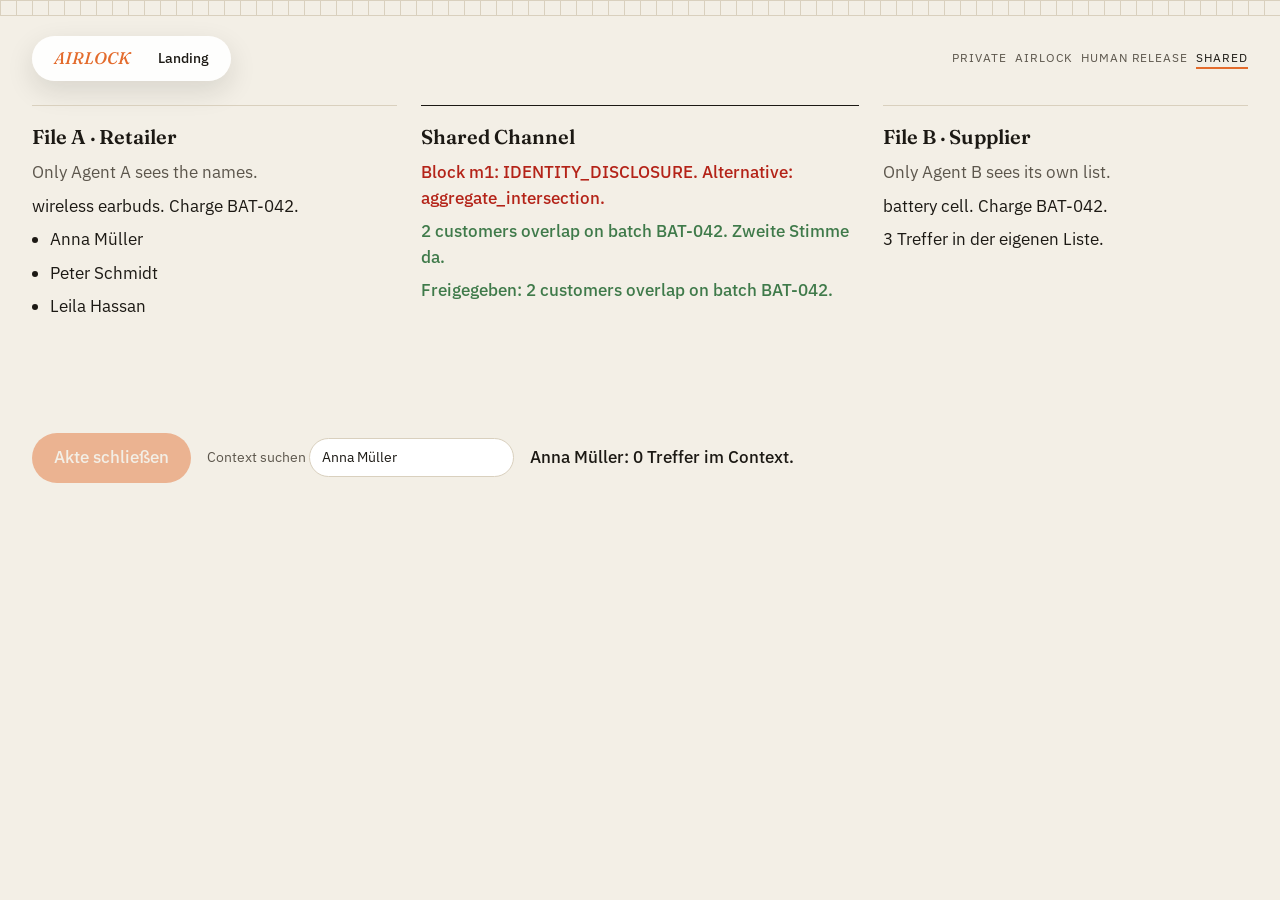
==== ui/app.html @ 42fa089b "Publish AIRLOCK so the team can clone the hackathon demo from GitHub. Co-authored-by: Cursor <cursor" ====
<!DOCTYPE html>
<html lang="de">
<head>
  <meta charset="utf-8" />
  <meta name="viewport" content="width=device-width, initial-scale=1" />
  <title>AIRLOCK · Akte</title>
  <link rel="preconnect" href="https://fonts.googleapis.com" />
  <link rel="preconnect" href="https://fonts.gstatic.com" crossorigin />
  <link href="https://fonts.googleapis.com/css2?family=Fraunces:ital,opsz,wght@0,9..144,600;0,9..144,700;1,9..144,700&family=IBM+Plex+Sans:wght@400;500&display=swap" rel="stylesheet" />
  <link rel="stylesheet" href="styles.css" />
</head>
<body class="page-app">
  <div class="karo" aria-hidden="true"></div>
  <header class="app-header">
    <nav class="site-nav-links">
      <a class="mark" href="index.html">AIRLOCK</a>
      <a href="index.html">Landing</a>
    </nav>
    <div class="status" id="status" aria-label="Stand">
      <span data-step="private">Private</span>
      <span data-step="airlock">Airlock</span>
      <span data-step="release">Human release</span>
      <span data-step="shared">Shared</span>
    </div>
  </header>
  <main class="board">
    <section class="col" id="col-a" aria-labelledby="ha"></section>
    <section class="col shared" id="col-m" aria-labelledby="hm"></section>
    <section class="col" id="col-b" aria-labelledby="hb"></section>
  </main>
  <div class="bar">
    <button class="btn" type="button" id="release">Akte schließen</button>
    <label>
      Context suchen
      <input type="search" id="q" value="Anna Müller" autocomplete="off" />
    </label>
    <span id="hits" class="hit"></span>
    <span id="msg" class="muted"></span>
  </div>
  <script src="last-run.js"></script>
  <script>
    const data = window.LAST_RUN;
    const msg = document.getElementById("msg");
    const hits = document.getElementById("hits");
    const release = document.getElementById("release");

    function setStep(name) {
      document.querySelectorAll(".status span").forEach((el) => {
        el.setAttribute("aria-current", el.dataset.step === name ? "true" : "false");
      });
    }

    function motionLine(m) {
      if (m.status === "blocked") {
        return `<p class="block">Block ${m.id}: ${m.reason}. Alternative: ${m.allowed_alternative}.</p>`;
      }
      if (m.status === "seconded") {
        return `<p class="ok">${m.claim} Zweite Stimme da.</p>`;
      }
      if (m.status === "moved") {
        return `<p>${m.claim || m.id} Wartet auf zweite Stimme.</p>`;
      }
      if (m.status === "objected") {
        return `<p class="block">${m.id} keine zweite Stimme.</p>`;
      }
      return `<p>${m.id}</p>`;
    }

    function render() {
      if (!data) {
        document.getElementById("col-m").innerHTML =
          "<h2 id='hm'>Shared Channel</h2><p class='err'>Kein Lauf geladen. Im Ordner: uv run python -m agent.demo</p>";
        msg.textContent = "Letzten Lauf laden.";
        setStep("private");
        return;
      }
      const a = data.org_a;
      const b = data.org_b;
      document.getElementById("col-a").innerHTML = `
        <h2 id="ha">${a.label}</h2>
        <p class="muted">${a.note}</p>
        <p>${a.product}. Charge ${a.batch}.</p>
        <ul>${a.private_names.map((n) => `<li>${n}</li>`).join("")}</ul>
      `;
      document.getElementById("col-b").innerHTML = `
        <h2 id="hb">${b.label}</h2>
        <p class="muted">${b.note}</p>
        <p>${b.product}. Charge ${b.batch}.</p>
        <p>${b.private_count} Treffer in der eigenen Liste.</p>
      `;
      const pub = data.public_record || [];
      const mid = [];
      mid.push("<h2 id='hm'>Shared Channel</h2>");
      if (!data.motions.length && !pub.length) {
        mid.push("<p class='empty'>Noch keine gemeinsame Akte.</p>");
      }
      data.motions.forEach((m) => mid.push(motionLine(m)));
      if (pub.length) {
        mid.push("<p class='ok'>Freigegeben: " + pub.map((p) => p.claim).join(" ") + "</p>");
      } else if (data.motions.some((m) => m.status === "seconded")) {
        mid.push("<p class='empty'>Noch keine gemeinsame Akte. Mensch muss schließen.</p>");
      }
      document.getElementById("col-m").innerHTML = mid.join("");
      if (pub.length) setStep("shared");
      else if (data.motions.some((m) => m.status === "seconded")) setStep("release");
      else if (data.motions.some((m) => m.status === "blocked")) setStep("airlock");
      else setStep("private");
      release.disabled = pub.length > 0 || !data.motions.some((m) => m.status === "seconded");
      search();
    }

    function search() {
      const q = document.getElementById("q").value.trim();
      if (!data || !q) {
        hits.textContent = "";
        return;
      }
      const n = (data.audit && data.audit[q]) != null
        ? data.audit[q]
        : JSON.stringify({
            motions: data.motions,
            public_record: data.public_record,
            standing_orders: data.standing_orders,
          }).toLowerCase().split(q.toLowerCase()).length - 1;
      hits.textContent = n === 0 ? q + ": 0 Treffer im Context." : q + ": " + n + " Treffer.";
    }

    release.addEventListener("click", () => {
      if (!data) return;
      const seconded = data.motions.find((m) => m.status === "seconded");
      if (!seconded) return;
      data.public_record = [{
        id: seconded.id,
        claim: seconded.claim,
        intersection_count: seconded.intersection_count,
        batch_id: seconded.batch_id,
      }];
      msg.textContent = "Akte geschlossen.";
      render();
    });
    document.getElementById("q").addEventListener("input", search);
    render();
  </script>
</body>
</html>
---- ui/styles.css ----
:root {
  --paper: #f3efe6;
  --ink: #1c1914;
  --muted: #5c564c;
  --line: #d9d0be;
  --accent: #e36b2c;
  --field: #3f7a4a;
  --block: #b42318;
  --sky: #efe6d6;
  --space: 8px;
  --shadow: 0 10px 28px rgba(28, 25, 20, 0.12);
}

* { box-sizing: border-box; }
html { scroll-behavior: smooth; }
html, body { margin: 0; }
body {
  min-height: 100vh;
  background: var(--paper);
  color: var(--ink);
  font-family: "IBM Plex Sans", sans-serif;
  font-size: 17px;
  line-height: 1.5;
}
img { max-width: 100%; display: block; }

a { color: var(--accent); }
a:focus-visible, button:focus-visible, input:focus-visible {
  outline: 2px solid var(--ink);
  outline-offset: 2px;
}

.mark {
  font-family: Fraunces, serif;
  font-weight: 700;
  font-style: italic;
  color: var(--accent);
  text-decoration: none;
}

.btn {
  display: inline-block;
  font: inherit;
  font-weight: 500;
  text-decoration: none;
  background: var(--accent);
  color: var(--paper);
  border: 0;
  border-radius: 999px;
  padding: 12px 22px;
  cursor: pointer;
  width: fit-content;
}
.btn-light {
  background: #fff;
  color: var(--ink);
  box-shadow: var(--shadow);
}
.btn[disabled] { opacity: 0.45; cursor: not-allowed; }

/* Landing hero: Haven */
.hero {
  position: relative;
  min-height: 100vh;
  min-height: 100dvh;
  display: flex;
  flex-direction: column;
  align-items: center;
  color: var(--ink);
  background:
    linear-gradient(180deg, rgba(239, 230, 214, 0.18) 0%, rgba(239, 230, 214, 0) 28%),
    url("img/meadow.jpg") center 42% / cover no-repeat;
}
.site-nav {
  position: absolute;
  top: 24px;
  left: 16px;
  right: 16px;
  display: flex;
  justify-content: center;
  z-index: 2;
}
.site-nav-links {
  display: flex;
  align-items: center;
  gap: 28px;
  padding: 10px 22px;
  background: rgba(255, 255, 255, 0.94);
  border-radius: 999px;
  box-shadow: var(--shadow);
}
.site-nav-links a {
  text-decoration: none;
  color: var(--ink);
  font-size: 14px;
  font-weight: 500;
}
.site-nav-links .mark { color: var(--accent); font-size: 1.05rem; }
.hero-copy {
  flex: 1;
  display: flex;
  flex-direction: column;
  justify-content: flex-start;
  align-items: center;
  text-align: center;
  gap: 16px;
  padding: 22vh 24px 80px;
  max-width: 52rem;
}
.hero-copy h1 {
  font-family: Fraunces, serif;
  font-weight: 700;
  font-size: clamp(3.4rem, 11vw, 7.2rem);
  line-height: 0.9;
  letter-spacing: -0.04em;
  margin: 0;
}
.hero-copy p {
  margin: 0;
  max-width: 36rem;
  font-size: 1.15rem;
  color: var(--ink);
}
.scroll {
  position: absolute;
  bottom: 24px;
  left: 50%;
  transform: translateX(-50%);
  color: var(--ink);
  text-decoration: none;
  font-size: 12px;
  letter-spacing: 0.12em;
  text-transform: uppercase;
  background: rgba(255, 255, 255, 0.7);
  border-radius: 999px;
  padding: 8px 14px;
}

.intro {
  padding: 80px 32px;
  max-width: 38rem;
  margin: 0 auto;
  text-align: center;
}
.intro p { margin: 0 0 16px; font-size: 1.2rem; }

.chamber {
  display: grid;
  grid-template-columns: 1fr 1.1fr 1fr;
  gap: 0;
  margin: 0 32px 80px;
  border: 1px solid var(--line);
  background: #fff;
}
.chamber > div {
  padding: 48px 32px;
  min-height: 280px;
}
.chamber .side { background: var(--paper); }
.chamber .void {
  background: #faf7f0;
  border-left: 1px solid var(--line);
  border-right: 1px solid var(--line);
  display: flex;
  flex-direction: column;
  justify-content: center;
  color: var(--muted);
}
.chamber h2 {
  font-family: Fraunces, serif;
  font-size: 1.15rem;
  font-weight: 600;
  margin: 0 0 8px;
}
.chamber p { margin: 0; }
.states {
  margin: 16px 0 0;
  font-family: Fraunces, serif;
  font-size: 1.05rem;
}

.proof {
  display: grid;
  grid-template-columns: auto 1fr;
  gap: 48px;
  align-items: center;
  padding: 0 32px 96px;
  max-width: 56rem;
  margin: 0 auto;
}
.zero {
  font-family: Fraunces, serif;
  font-size: clamp(5rem, 16vw, 10rem);
  font-weight: 700;
  line-height: 0.8;
  margin: 0;
  letter-spacing: -0.06em;
  color: var(--ink);
}
.proof h2 {
  font-family: Fraunces, serif;
  font-size: 2rem;
  font-weight: 600;
  margin: 0 0 12px;
}
.proof p { margin: 0 0 24px; }
.proof code {
  font-family: "IBM Plex Sans", sans-serif;
  background: var(--line);
  padding: 2px 6px;
  border-radius: 2px;
}

@media (max-width: 800px) {
  .chamber { grid-template-columns: 1fr; margin: 0 16px 48px; }
  .chamber .void { border-left: 0; border-right: 0; border-top: 1px solid var(--line); border-bottom: 1px solid var(--line); min-height: 140px; }
  .proof { grid-template-columns: 1fr; gap: 16px; padding: 0 24px 64px; }
  .intro { padding: 48px 24px; }
}

@media (prefers-reduced-motion: reduce) {
  html { scroll-behavior: auto; }
}

/* Akte */
.karo {
  height: 16px;
  border-bottom: 1px solid var(--line);
  background-image:
    linear-gradient(var(--line) 1px, transparent 1px),
    linear-gradient(90deg, var(--line) 1px, transparent 1px);
  background-size: 16px 16px;
}

.app-header {
  padding: 20px 32px 0;
  display: flex;
  justify-content: space-between;
  align-items: center;
  gap: 16px;
}
.status {
  display: flex;
  flex-wrap: wrap;
  gap: 8px;
  font-size: 12px;
  letter-spacing: 0.08em;
  text-transform: uppercase;
  color: var(--muted);
}
.status span[aria-current="true"] {
  color: var(--ink);
  border-bottom: 2px solid var(--accent);
}

.board {
  padding: 24px 32px 48px;
  display: grid;
  grid-template-columns: 1fr 1.2fr 1fr;
  gap: 24px;
}
@media (max-width: 900px) {
  .board { grid-template-columns: 1fr; }
  .app-header { flex-direction: column; align-items: flex-start; }
}
.col {
  border-top: 1px solid var(--line);
  padding-top: 16px;
  min-height: 280px;
}
.col.shared { border-top-color: var(--ink); }
.col h2 {
  font-family: Fraunces, serif;
  font-size: 1.25rem;
  font-weight: 600;
  margin: 0 0 8px;
}
.muted { color: var(--muted); }
.empty { color: var(--muted); min-height: 4.5rem; }
.block { color: var(--block); font-weight: 500; }
.ok { color: var(--field); font-weight: 500; }
ul { padding-left: 18px; margin: 0 0 16px; }
p, li { margin: 0 0 8px; }

.bar {
  padding: 0 32px 32px;
  display: flex;
  flex-wrap: wrap;
  gap: 16px;
  align-items: center;
}
label { font-size: 14px; color: var(--muted); }
input[type="search"] {
  font: inherit;
  border: 1px solid var(--line);
  background: #fff;
  color: var(--ink);
  padding: 8px 12px;
  min-width: 12rem;
  border-radius: 999px;
}
.hit { font-weight: 500; }
.err { color: var(--block); }
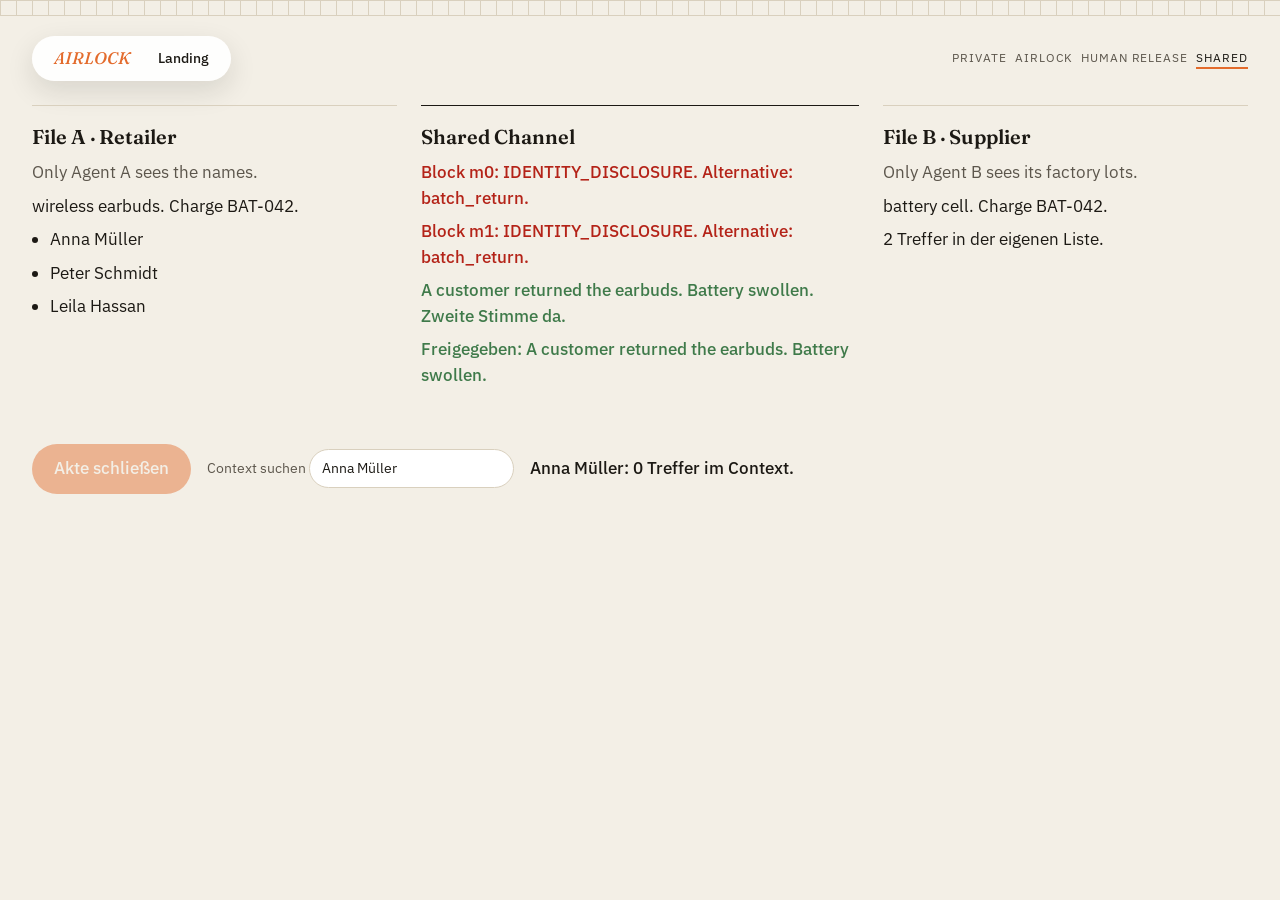
==== commit 8d706c28: "Refactor incident handling to enhance data privacy and return processing. Updated landing page to re" ====
--- a/ui/app.html
+++ b/ui/app.html
@@ -132,8 +132,8 @@
       data.public_record = [{
         id: seconded.id,
         claim: seconded.claim,
-        intersection_count: seconded.intersection_count,
         batch_id: seconded.batch_id,
+        product_type: seconded.product_type,
       }];
       msg.textContent = "Akte geschlossen.";
       render();
